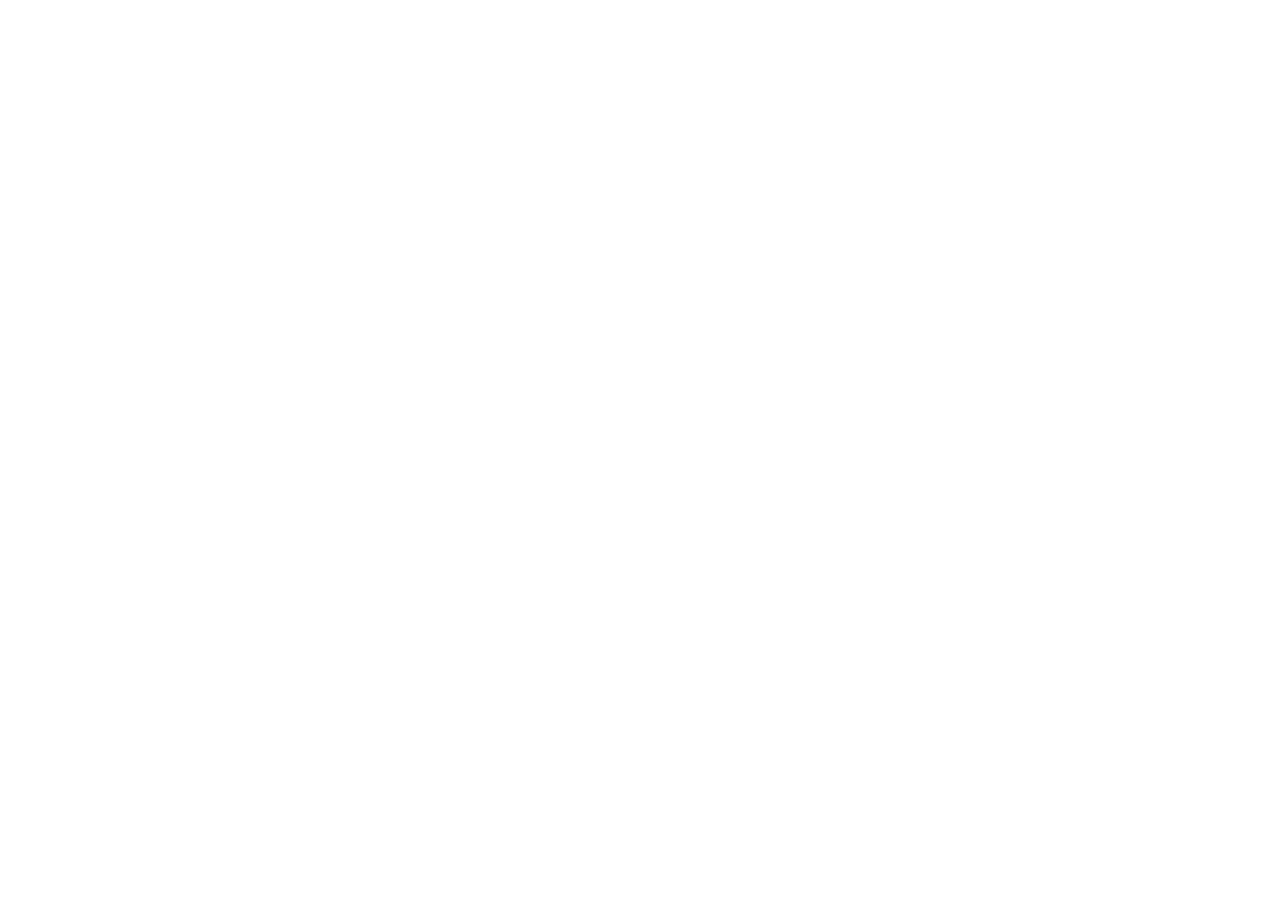
==== bitsjaimesuarez/php/taller01/index.html @ e04548b1 "Estructura base" ====
<!DOCTYPE html>
<html lang="en">
<head>
  <meta charset="UTF-8">
  <meta http-equiv="X-UA-Compatible" content="IE=edge">
  <meta name="viewport" content="width=device-width, initial-scale=1.0">
  <title>Document</title>
</head>
<body>

</body>
</html>
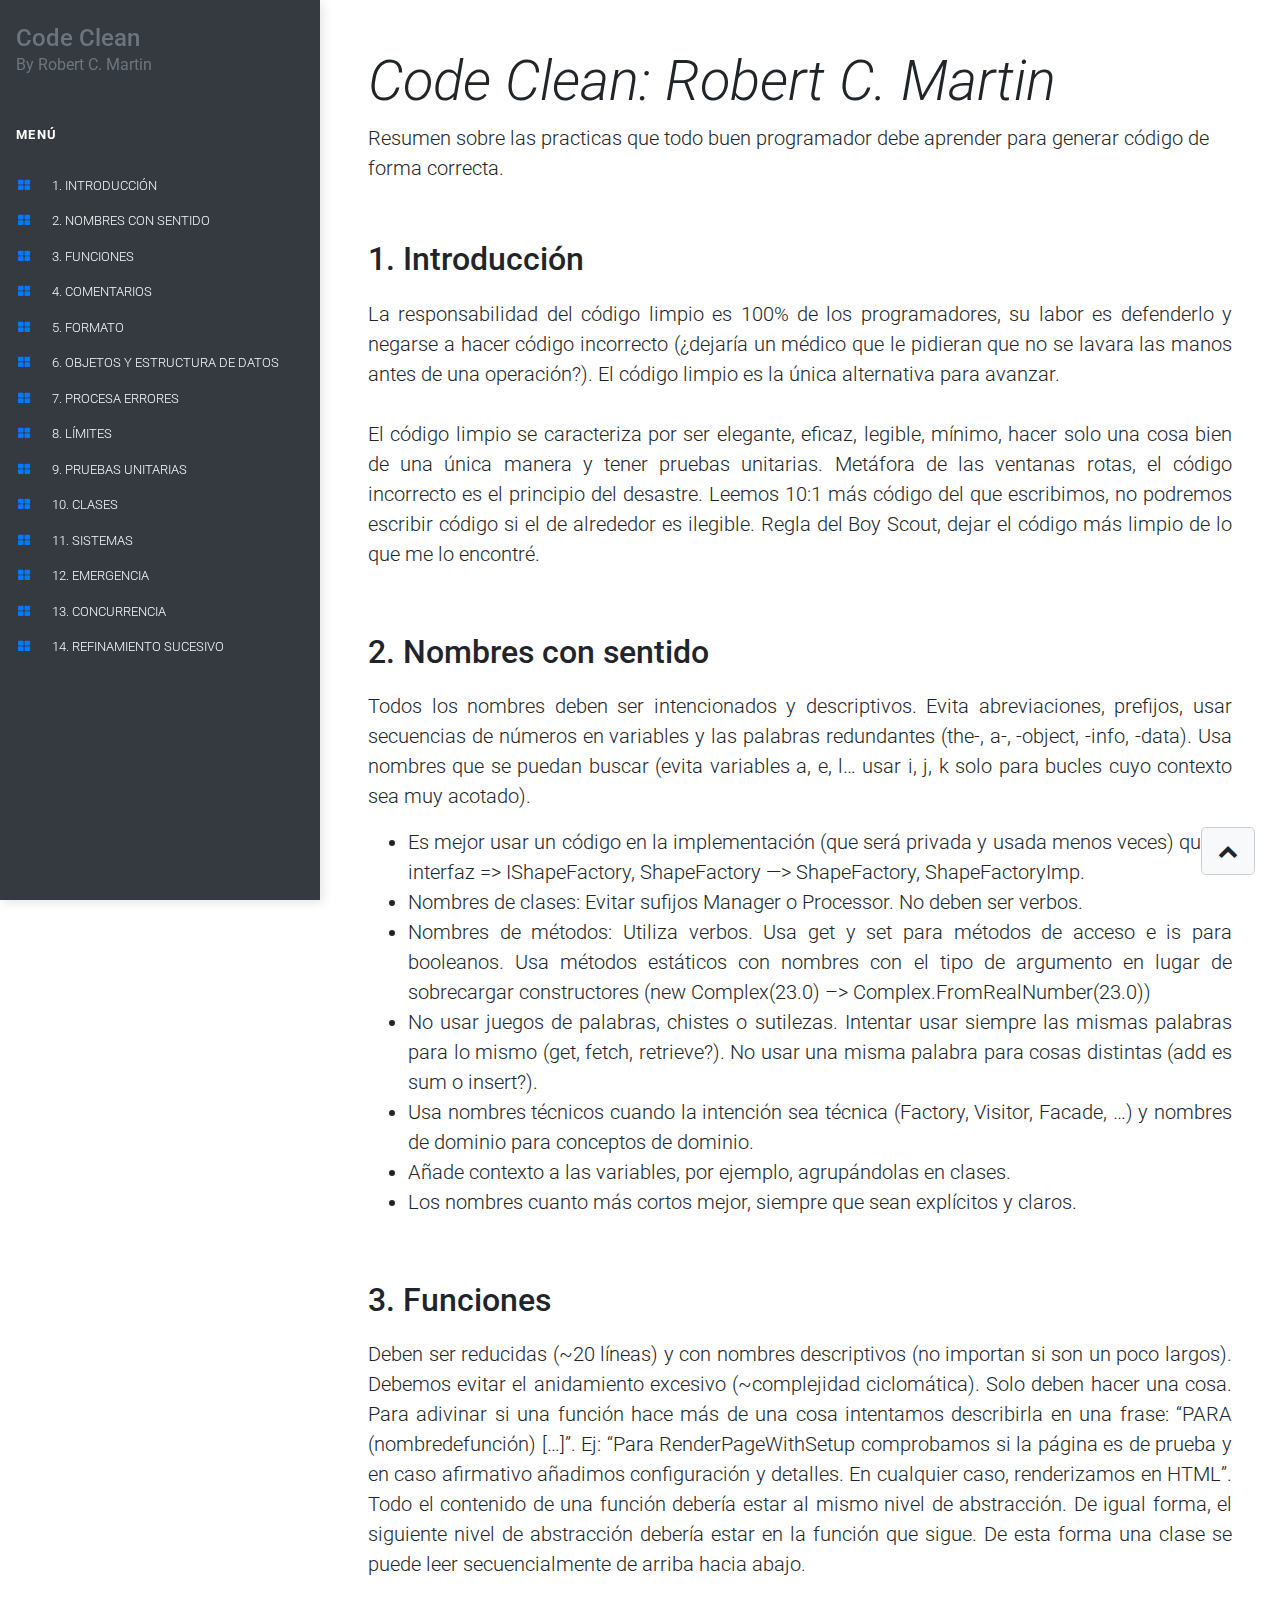
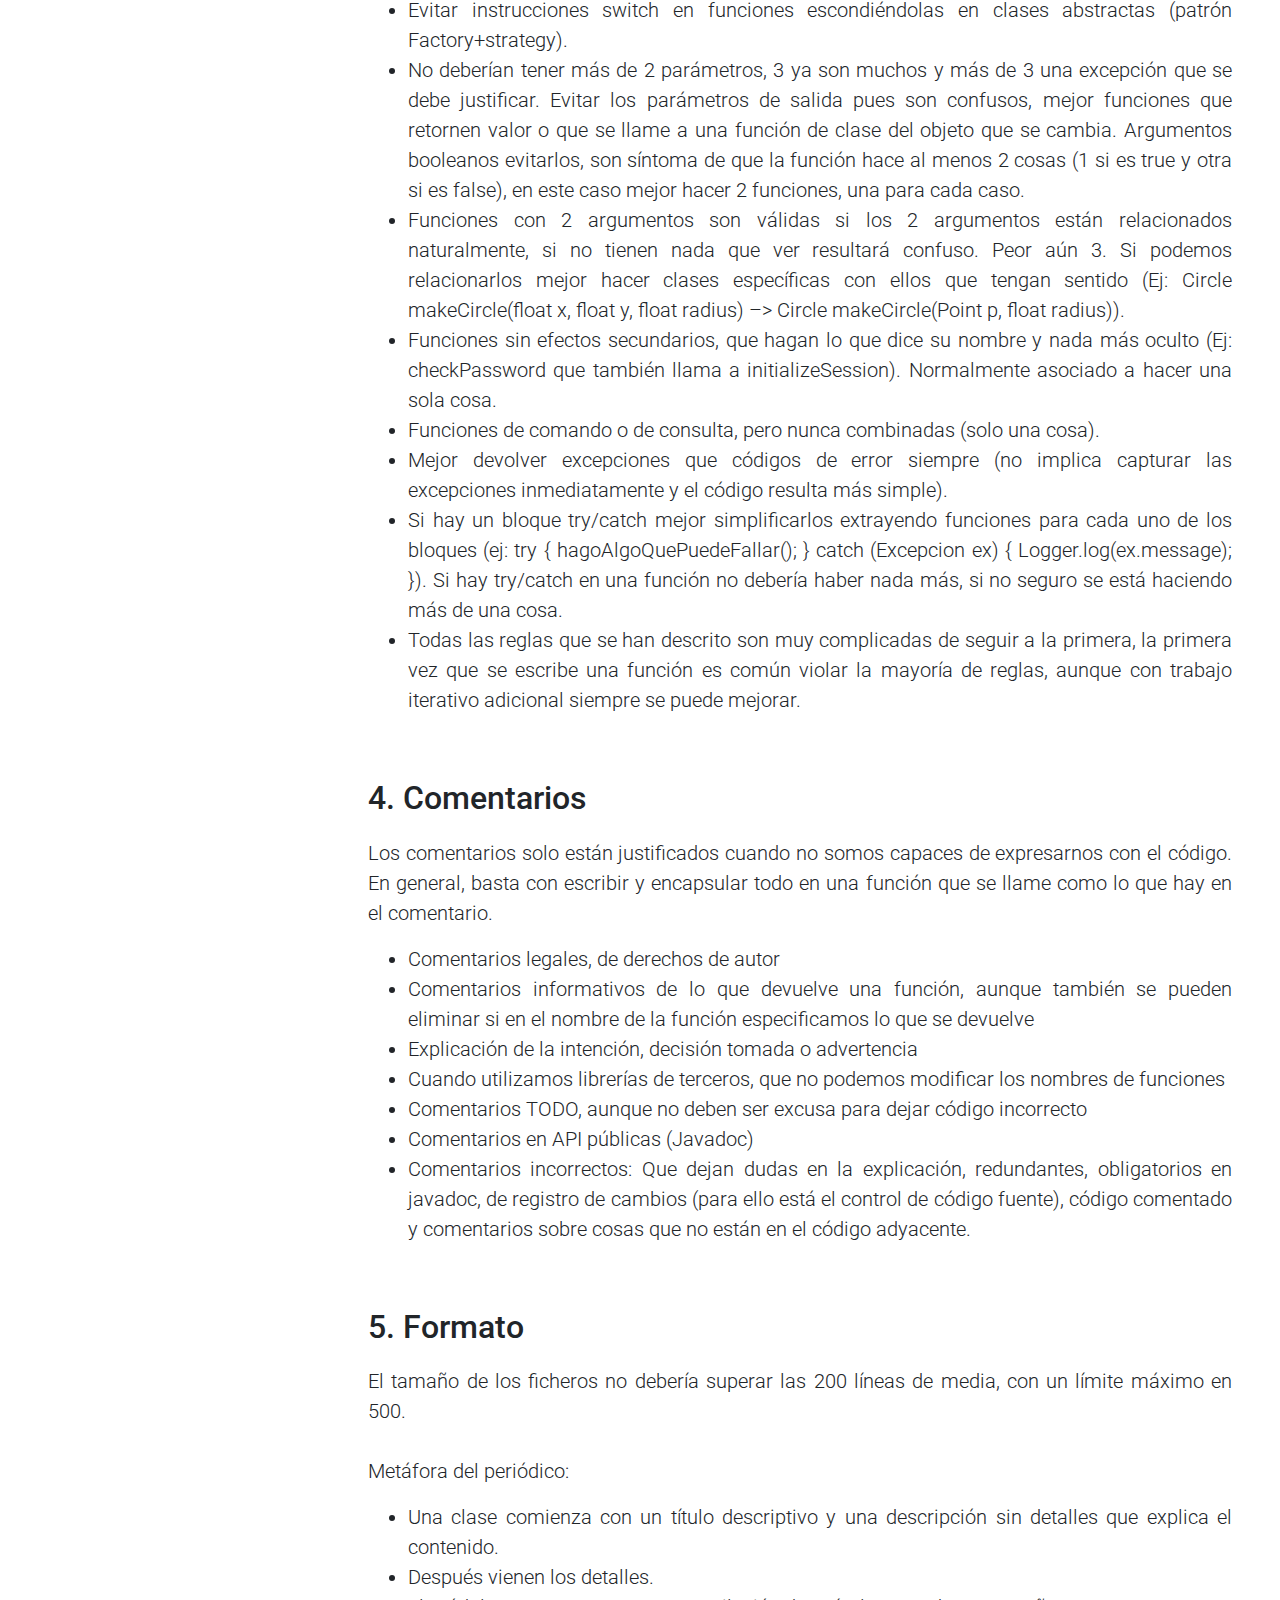
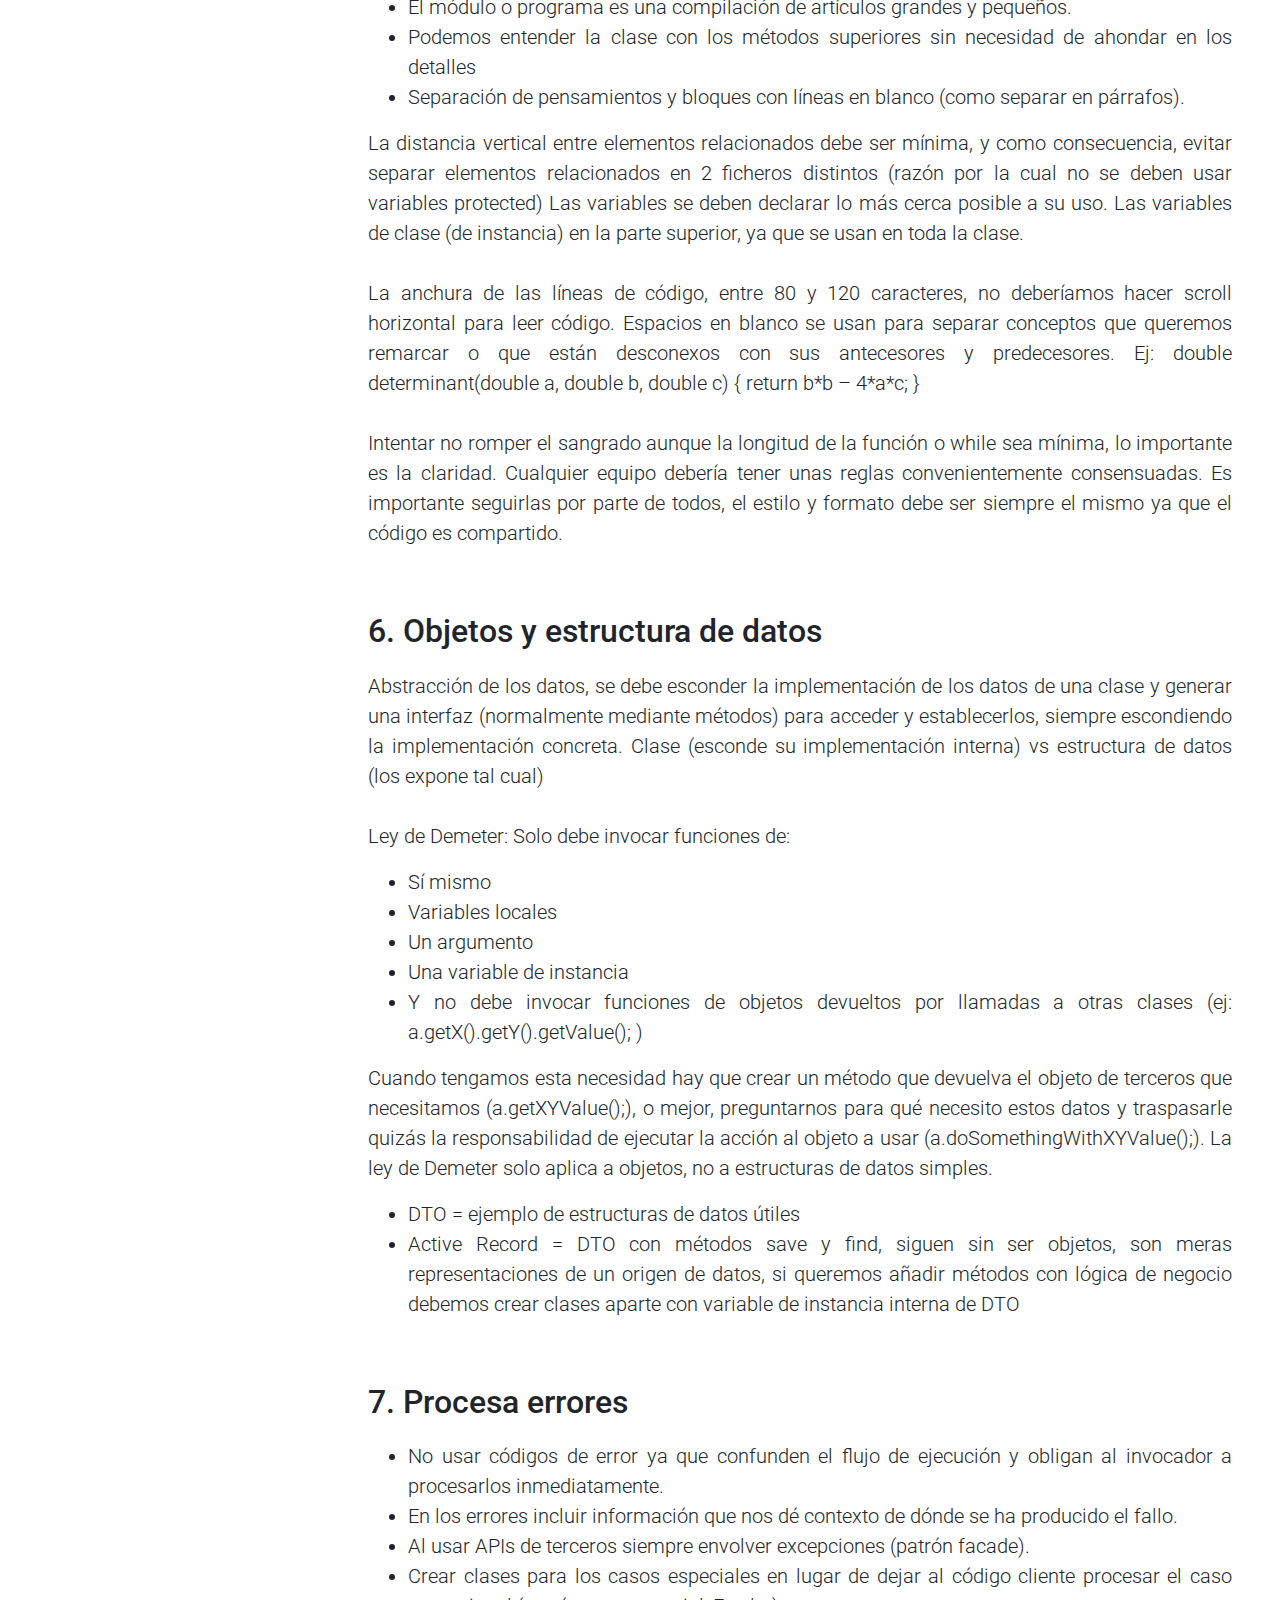
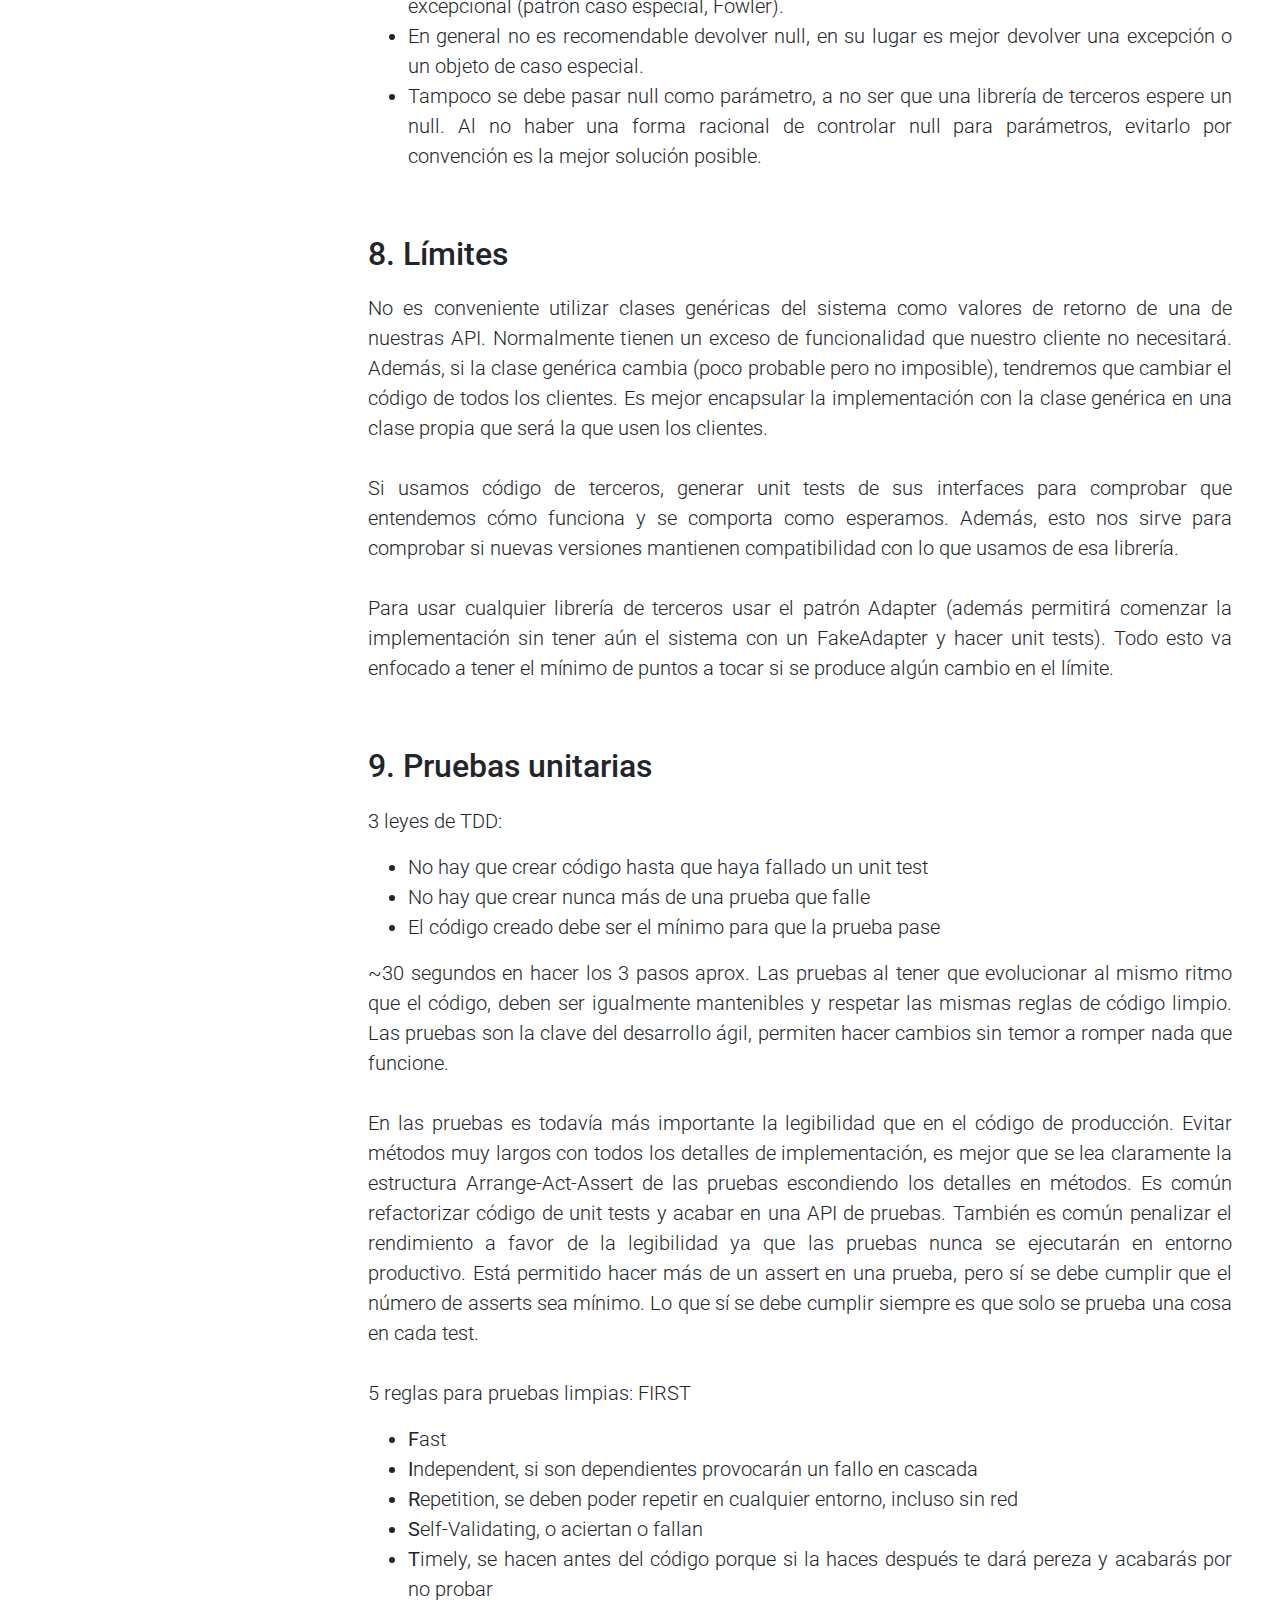
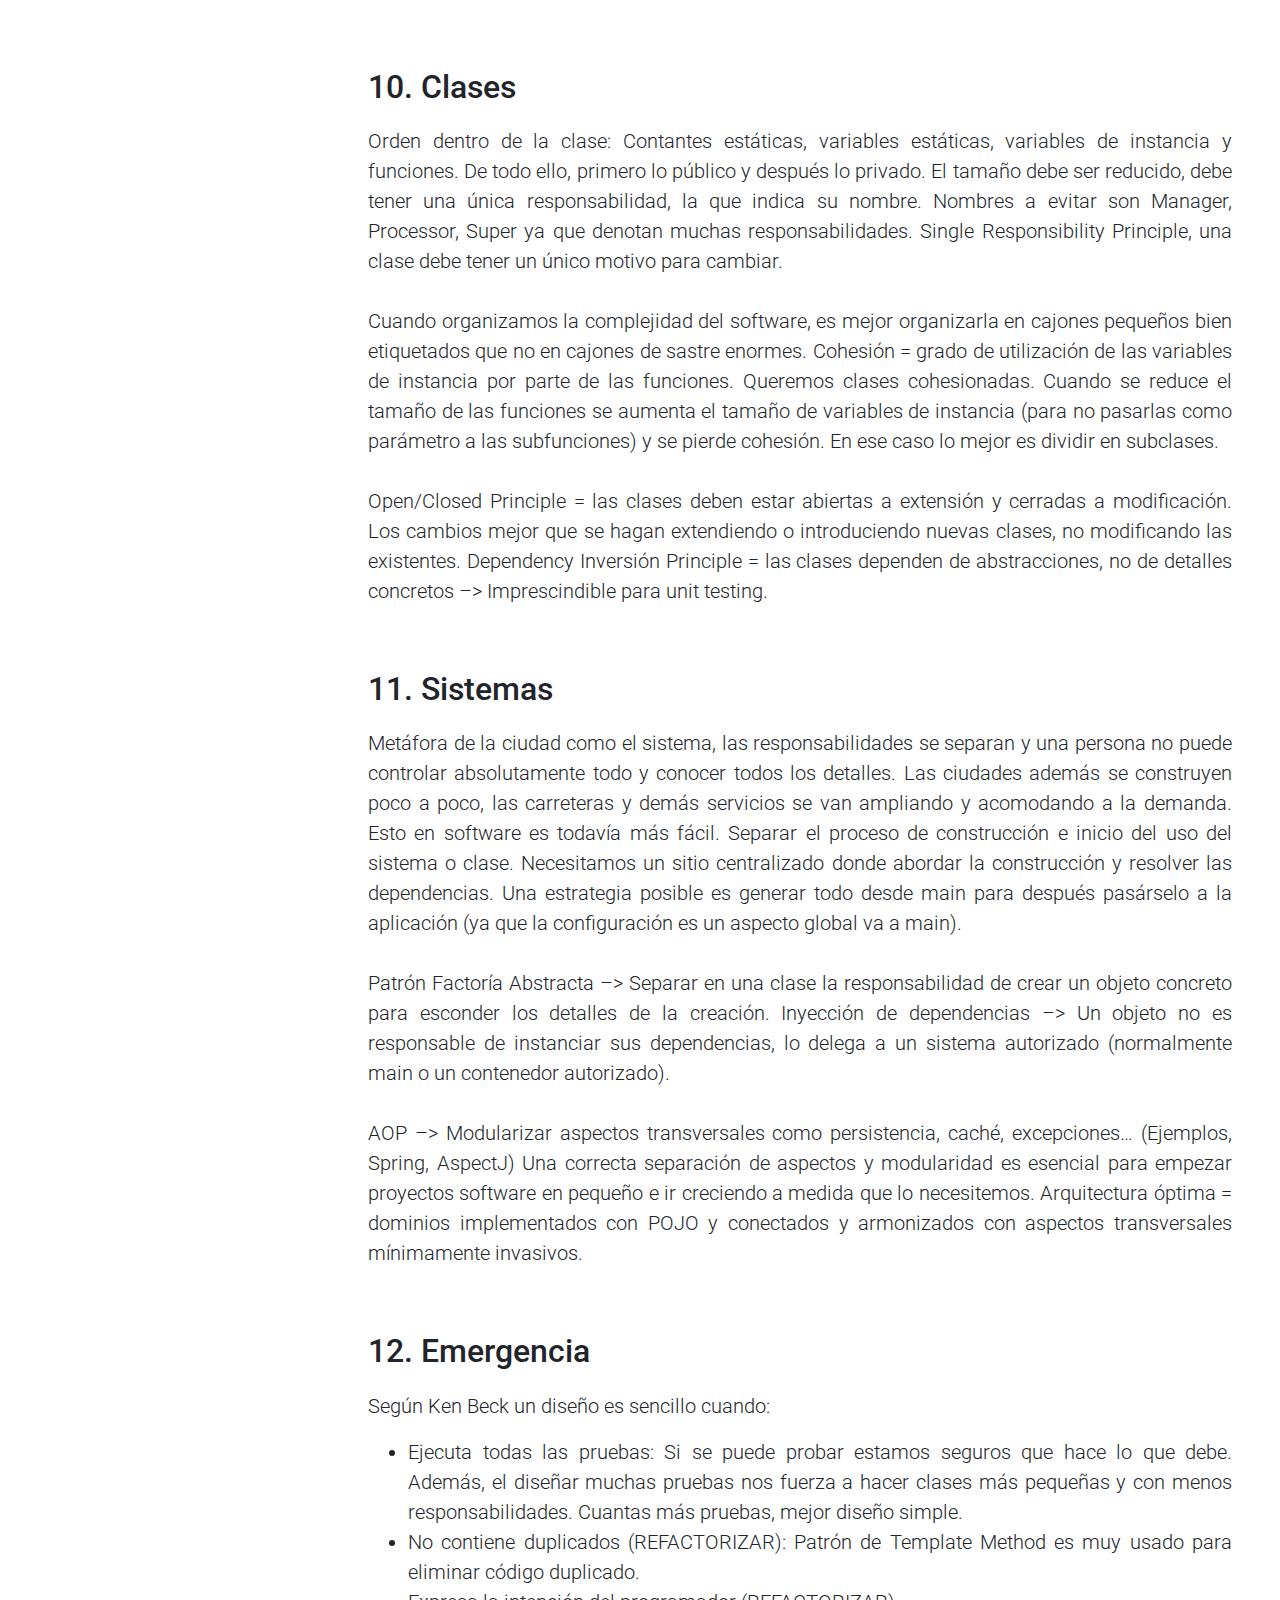
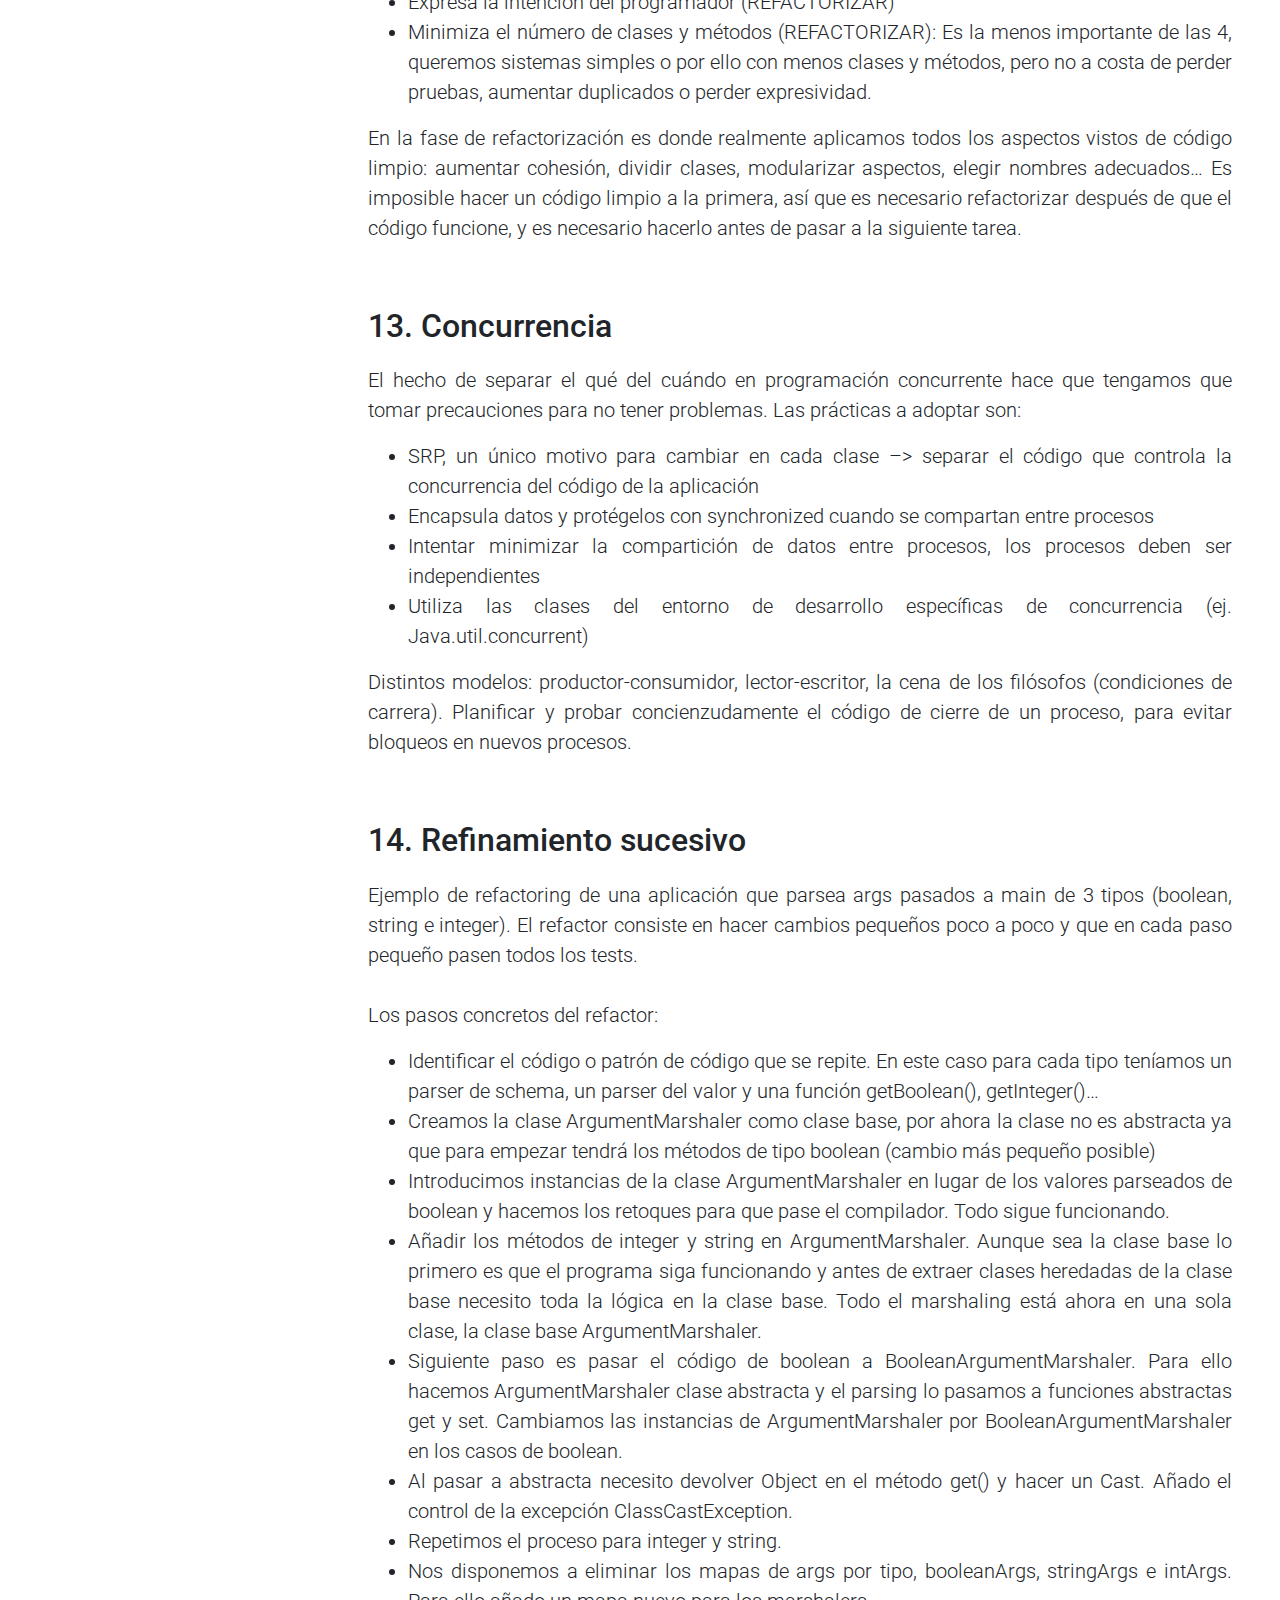
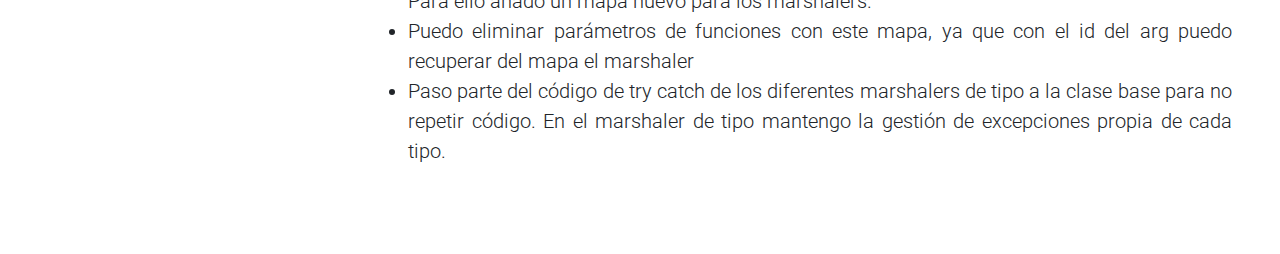
==== commit 41bdf270: "Inclusión de información y archivos restantes" ====
--- a/bitsjaimesuarez/php/taller01/index.html
+++ b/bitsjaimesuarez/php/taller01/index.html
@@ -1,12 +1,418 @@
-<!DOCTYPE html>
-<html lang="en">
-<head>
-  <meta charset="UTF-8">
-  <meta http-equiv="X-UA-Compatible" content="IE=edge">
-  <meta name="viewport" content="width=device-width, initial-scale=1.0">
-  <title>Document</title>
+<!doctype html>
+	<html lang="es">
+		<head>
+			<meta charset="utf-8">
+			<meta http-equiv="X-UA-Compatible" content="IE=edge,chrome=1">
+			<meta name="viewport" content="width=device-width, initial-scale=1, shrink-to-fit=no">
+
+			<title>Resumen Code Clean</title>
+			<link href="https://www.jqueryscript.net/css/jquerysctipttop.css" rel="stylesheet" type="text/css">
+
+			<link rel="stylesheet" href="https://netdna.bootstrapcdn.com/font-awesome/4.7.0/css/font-awesome.min.css">
+			<link rel="stylesheet" href="assets/style.css">
+			<link rel="stylesheet" href="https://stackpath.bootstrapcdn.com/bootstrap/4.3.1/css/bootstrap.min.css" integrity="sha384-ggOyR0iXCbMQv3Xipma34MD+dH/1fQ784/j6cY/iJTQUOhcWr7x9JvoRxT2MZw1T" crossorigin="anonymous">
+			<link rel="preconnect" href="https://fonts.gstatic.com"><link href="https://fonts.googleapis.com/css2?family=Roboto:wght@300;500&display=swap" rel="stylesheet">
 </head>
 <body>
 
+	<!-- Vertical navbar -->
+	<div class="vertical-nav bg-dark" id="sidebar">
+		<div class="py-4 px-3 mb-4 bg-dark">
+			<div class="media-body">
+				<h4 class="font-weight-white text-muted mb-0">Code Clean</h4>
+				<p class="font-weight-grey text-muted mb-0">By Robert C. Martin</p>
+			</div>
+		</div>
+
+		<p class="text-white font-weight-bold text-uppercase px-3 small pb-4 mb-0">Menú</p>
+
+		<ul class="nav flex-column bg-dark mb-0">
+			<li class="nav-item">
+				<a href="#uno" data-ancla="uno" class="nav-link text-light bg-dark">
+					<i class="fa fa-th-large mr-3 text-primary fa-fw"></i> 1. Introducción
+				</a>
+			</li>
+			<li class="nav-item">
+				<a href="#dos" data-ancla="dos"  class="nav-link text-light ">
+					<i class="fa fa-th-large mr-3 text-primary fa-fw"></i> 2. Nombres con sentido
+				</a>
+			</li>
+			<li class="nav-item">
+				<a href="#tres" data-ancla="tres"  class="nav-link text-light ">
+					<i class="fa fa-th-large mr-3 text-primary fa-fw"></i> 3. Funciones
+				</a>
+			</li>
+			<li class="nav-item">
+				<a href="#cuatro" data-ancla="cuatro"  class="nav-link text-light ">
+					<i class="fa fa-th-large mr-3 text-primary fa-fw"></i> 4. Comentarios
+				</a>
+			</li>
+			<li class="nav-item">
+				<a href="#cinco" data-ancla="cinco"  class="nav-link text-light ">
+					<i class="fa fa-th-large mr-3 text-primary fa-fw"></i> 5. Formato
+				</a>
+			</li>
+			<li class="nav-item">
+				<a href="#seis" data-ancla="seis"  class="nav-link text-light ">
+					<i class="fa fa-th-large mr-3 text-primary fa-fw"></i> 6. Objetos y estructura de datos
+				</a>
+			</li>
+			<li class="nav-item">
+				<a href="#siete" data-ancla="siete"  class="nav-link text-light ">
+					<i class="fa fa-th-large mr-3 text-primary fa-fw"></i> 7. Procesa errores
+				</a>
+			</li>
+			<li class="nav-item">
+				<a href="#ocho" data-ancla="ocho"  class="nav-link text-light ">
+					<i class="fa fa-th-large mr-3 text-primary fa-fw"></i> 8. Límites
+				</a>
+			</li>
+			<li class="nav-item">
+				<a href="#nueve" data-ancla="nueve"  class="nav-link text-light ">
+					<i class="fa fa-th-large mr-3 text-primary fa-fw"></i> 9. Pruebas unitarias
+				</a>
+			</li>
+			<li class="nav-item">
+				<a href="#diez" data-ancla="diez"  class="nav-link text-light ">
+					<i class="fa fa-th-large mr-3 text-primary fa-fw"></i> 10. Clases
+				</a>
+			</li>
+			<li class="nav-item">
+				<a href="#once" data-ancla="once"  class="nav-link text-light ">
+					<i class="fa fa-th-large mr-3 text-primary fa-fw"></i> 11. Sistemas
+				</a>
+			</li>
+			<li class="nav-item">
+				<a href="#doce" data-ancla="doce"  class="nav-link text-light ">
+					<i class="fa fa-th-large mr-3 text-primary fa-fw"></i> 12. Emergencia
+				</a>
+			</li>
+			<li class="nav-item">
+				<a href="#trece" data-ancla="trece"  class="nav-link text-light ">
+					<i class="fa fa-th-large mr-3 text-primary fa-fw"></i> 13. Concurrencia
+				</a>
+			</li>
+			<li class="nav-item">
+				<a href="#catorce" data-ancla="catorce"  class="nav-link text-light ">
+					<i class="fa fa-th-large mr-3 text-primary fa-fw"></i> 14. Refinamiento sucesivo
+				</a>
+			</li>
+		</ul>
+	</div>
+<!-- End vertical navbar -->
+
+<!-- Page content holder -->
+<div class="page-content p-5" id="content">
+	<!-- Demo content -->
+	<h1 class="display-4 "><span class="font-italic">Code Clean: Robert C. Martin</span></h1>
+	<p class="lead mb-0">Resumen sobre las practicas que todo buen programador debe aprender para generar código de forma correcta.</p>
+
+	<div class="separator"></div>
+
+	<div class="row">
+		<div class="col-lg-12 my-4">
+			<a name="uno" id="uno"><h2>1. Introducción</h2></a>
+			<p class="lead" style="text-align: justify;">La responsabilidad del código limpio es 100% de los programadores, su labor es defenderlo y negarse a hacer código incorrecto (¿dejaría un médico que
+				le pidieran que no se lavara las manos antes de una operación?). El código limpio es la única alternativa para avanzar.
+				<br /><br />
+				El código limpio se caracteriza por ser elegante, eficaz, legible, mínimo, hacer solo una cosa bien de una única manera y tener pruebas unitarias. Metáfora de las
+				ventanas rotas, el código incorrecto es el principio del desastre. Leemos 10:1 más código del que escribimos, no podremos escribir código si el de alrededor es ilegible.
+				Regla del Boy Scout, dejar el código más limpio de lo que me lo encontré.
+			</p>
+		</div>
+
+		<div class="col-lg-12 my-4">
+			<a name="dos" id="dos"><h2>2. Nombres con sentido</h2></a>
+			<p class="lead" style="text-align: justify;">
+				Todos los nombres deben ser intencionados y descriptivos. Evita abreviaciones, prefijos, usar secuencias de números en variables y las palabras redundantes (the-, a-, -object, -info, -data).
+				Usa nombres que se puedan buscar (evita variables a, e, l… usar i, j, k solo para bucles cuyo contexto sea muy acotado).
+
+				<ul>
+					<li>Es mejor usar un código en la implementación (que será privada y usada menos veces) que la interfaz => IShapeFactory, ShapeFactory —> ShapeFactory, ShapeFactoryImp.</li>
+					<li>Nombres de clases: Evitar sufijos Manager o Processor. No deben ser verbos.</li>
+					<li>Nombres de métodos: Utiliza verbos. Usa get y set para métodos de acceso e is para booleanos. Usa métodos estáticos con nombres con el tipo de argumento en lugar de sobrecargar
+							constructores (new Complex(23.0) –> Complex.FromRealNumber(23.0))</li>
+					<li>No usar juegos de palabras, chistes o sutilezas. Intentar usar siempre las mismas palabras para lo mismo (get, fetch, retrieve?). No usar una misma palabra para cosas
+							distintas (add es sum o insert?).</li>
+					<li>Usa nombres técnicos cuando la intención sea técnica (Factory, Visitor, Facade, …) y nombres de dominio para conceptos de dominio.</li>
+					<li>Añade contexto a las variables, por ejemplo, agrupándolas en clases.</li>
+					<li>Los nombres cuanto más cortos mejor, siempre que sean explícitos y claros.</li>
+				</ul>
+			</p>
+		</div>
+
+		<div class="col-lg-12 my-4">
+			<a name="tres" id="tres"><h2>3. Funciones</h2></a>
+			<p class="lead" style="text-align: justify;">
+				Deben ser reducidas (~20 líneas) y con nombres descriptivos (no importan si son un poco largos). Debemos evitar el anidamiento excesivo (~complejidad ciclomática).
+				Solo deben hacer una cosa. Para adivinar si una función hace más de una cosa intentamos describirla en una frase: “PARA (nombredefunción) […]”. Ej: “Para RenderPageWithSetup
+				comprobamos si la página es de prueba y en caso afirmativo añadimos configuración y detalles. En cualquier caso, renderizamos en HTML”. Todo el contenido de una función debería
+				estar al mismo nivel de abstracción. De igual forma, el siguiente nivel de abstracción debería estar en la función que sigue. De esta forma una clase se puede leer
+				secuencialmente de arriba hacia abajo.
+
+				<ul>
+					<li>Evitar instrucciones switch en funciones escondiéndolas en clases abstractas (patrón Factory+strategy).</li>
+					<li>No deberían tener más de 2 parámetros, 3 ya son muchos y más de 3 una excepción que se debe justificar. Evitar los parámetros de salida pues son confusos, mejor funciones
+							que retornen valor o que se llame a una función de clase del objeto que se cambia. Argumentos booleanos evitarlos, son síntoma de que la función hace al menos 2 cosas
+							(1 si es true y otra si es false), en este caso mejor hacer 2 funciones, una para cada caso.</li>
+					<li>Funciones con 2 argumentos son válidas si los 2 argumentos están relacionados naturalmente, si no tienen nada que ver resultará confuso. Peor aún 3. Si podemos relacionarlos
+							mejor hacer clases específicas con ellos que tengan sentido (Ej: Circle makeCircle(float x, float y, float radius) –> Circle makeCircle(Point p, float radius)).</li>
+					<li>Funciones sin efectos secundarios, que hagan lo que dice su nombre y nada más oculto (Ej: checkPassword que también llama a initializeSession). Normalmente asociado a hacer una sola cosa.</li>
+					<li>Funciones de comando o de consulta, pero nunca combinadas (solo una cosa).</li>
+					<li>Mejor devolver excepciones que códigos de error siempre (no implica capturar las excepciones inmediatamente y el código resulta más simple).</li>
+					<li>Si hay un bloque try/catch mejor simplificarlos extrayendo funciones para cada uno de los bloques (ej: try { hagoAlgoQuePuedeFallar(); } catch (Excepcion ex) { Logger.log(ex.message); }).
+							Si hay try/catch en una función no debería haber nada más, si no seguro se está haciendo más de una cosa.</li>
+					<li>Todas las reglas que se han descrito son muy complicadas de seguir a la primera, la primera vez que se escribe una función es común violar la mayoría de reglas, aunque con trabajo iterativo
+							adicional siempre se puede mejorar.</li>
+				</ul>
+			</p>
+		</div>
+
+		<div class="col-lg-12 my-4">
+			<a name="cuatro" id="cuatro"><h2>4. Comentarios</h2></a>
+			<p class="lead" style="text-align: justify;">
+				Los comentarios solo están justificados cuando no somos capaces de expresarnos con el código. En general, basta con escribir y encapsular todo en una función que se llame como lo que
+				hay en el comentario.
+
+				<ul>
+					<li>Comentarios legales, de derechos de autor</li>
+					<li>Comentarios informativos de lo que devuelve una función, aunque también se pueden eliminar si en el nombre de la función especificamos lo que se devuelve</li>
+					<li>Explicación de la intención, decisión tomada o advertencia</li>
+					<li>Cuando utilizamos librerías de terceros, que no podemos modificar los nombres de funciones</li>
+					<li>Comentarios TODO, aunque no deben ser excusa para dejar código incorrecto</li>
+					<li>Comentarios en API públicas (Javadoc)</li>
+					<li>Comentarios incorrectos: Que dejan dudas en la explicación, redundantes, obligatorios en javadoc, de registro de cambios (para ello está el control de código fuente),
+							código comentado y comentarios sobre cosas que no están en el código adyacente.</li>
+				</ul>
+			</p>
+		</div>
+
+		<div class="col-lg-12 my-4">
+			<a name="cinco" id="cinco"><h2>5. Formato</h2></a>
+			<p class="lead" style="text-align: justify;">
+				El tamaño de los ficheros no debería superar las 200 líneas de media, con un límite máximo en 500.
+				<br /><br />
+				Metáfora del periódico:
+			</p>
+
+			<ul>
+				<li>Una clase comienza con un título descriptivo y una descripción sin detalles que explica el contenido.</li>
+				<li>Después vienen los detalles.</li>
+				<li>El módulo o programa es una compilación de artículos grandes y pequeños.</li>
+				<li>Podemos entender la clase con los métodos superiores sin necesidad de ahondar en los detalles</li>
+				<li>Separación de pensamientos y bloques con líneas en blanco (como separar en párrafos).</li>
+			</ul>
+
+			<p class="lead" style="text-align: justify;">
+				La distancia vertical entre elementos relacionados debe ser mínima, y como consecuencia, evitar separar elementos relacionados en 2 ficheros distintos
+				(razón por la cual no se deben usar variables protected) Las variables se deben declarar lo más cerca posible a su uso. Las variables de clase (de instancia) en la parte superior,
+				ya que se usan en toda la clase.
+				<br /><br />
+				La anchura de las líneas de código, entre 80 y 120 caracteres, no deberíamos hacer scroll horizontal para leer código. Espacios en blanco se usan para separar conceptos que
+				queremos remarcar o que están desconexos con sus antecesores y predecesores. Ej: double determinant(double a, double b, double c) { return b*b – 4*a*c; }
+				<br /><br />
+				Intentar no romper el sangrado aunque la longitud de la función o while sea mínima, lo importante es la claridad. Cualquier equipo debería tener unas reglas convenientemente
+				consensuadas. Es importante seguirlas por parte de todos, el estilo y formato debe ser siempre el mismo ya que el código es compartido.
+			</p>
+		</div>
+
+		<div class="col-lg-12 my-4">
+			<a name="seis" id="seis"><h2>6. Objetos y estructura de datos</h2></a>
+			<p class="lead" style="text-align: justify;">
+				Abstracción de los datos, se debe esconder la implementación de los datos de una clase y generar una interfaz (normalmente mediante métodos) para acceder y establecerlos,
+				siempre escondiendo la implementación concreta. Clase (esconde su implementación interna) vs estructura de datos (los expone tal cual)
+				<br /><br />
+				Ley de Demeter: Solo debe invocar funciones de:
+			</p>
+
+			<ul>
+				<li>Sí mismo</li>
+				<li>Variables locales</li>
+				<li>Un argumento</li>
+				<li>Una variable de instancia</li>
+				<li>Y no debe invocar funciones de objetos devueltos por llamadas a otras clases (ej:  a.getX().getY().getValue(); )</li>
+			</ul>
+
+			<p class="lead" style="text-align: justify;">
+				Cuando tengamos esta necesidad hay que crear un método que devuelva el objeto de terceros que necesitamos (a.getXYValue();), o mejor, preguntarnos para qué necesito
+				estos datos y traspasarle quizás la responsabilidad de ejecutar la acción al objeto a usar (a.doSomethingWithXYValue();). La ley de Demeter solo aplica a objetos,
+				no a estructuras de datos simples.
+			</p>
+
+			<ul>
+				<li>DTO = ejemplo de estructuras de datos útiles</li>
+				<li>Active Record = DTO con métodos save y find, siguen sin ser objetos, son meras representaciones de un origen de datos, si queremos añadir métodos con lógica de negocio debemos
+						crear clases aparte con variable de instancia interna de DTO</li>
+			</ul>
+		</div>
+
+		<div class="col-lg-12 my-4">
+			<a name="siete" id="siete"><h2>7. Procesa errores</h2></a>
+			<p class="lead" style="text-align: justify;">
+				<ul>
+					<li>No usar códigos de error ya que confunden el flujo de ejecución y obligan al invocador a procesarlos inmediatamente.</li>
+					<li>En los errores incluir información que nos dé contexto de dónde se ha producido el fallo.</li>
+					<li>Al usar APIs de terceros siempre envolver excepciones (patrón facade).</li>
+					<li>Crear clases para los casos especiales en lugar de dejar al código cliente procesar el caso excepcional (patrón caso especial, Fowler).</li>
+					<li>En general no es recomendable devolver null, en su lugar es mejor devolver una excepción o un objeto de caso especial.</li>
+					<li>Tampoco se debe pasar null como parámetro, a no ser que una librería de terceros espere un null. Al no haber una forma racional de controlar
+							null para parámetros, evitarlo por convención es la mejor solución posible.</li>
+				</ul>
+			</p>
+		</div>
+
+		<div class="col-lg-12 my-4">
+			<a name="ocho" id="ocho"><h2>8. Límites</h2></a>
+			<p class="lead" style="text-align: justify;">
+				No es conveniente utilizar clases genéricas del sistema como valores de retorno de una de nuestras API. Normalmente tienen un exceso de funcionalidad que nuestro cliente
+				no necesitará. Además, si la clase genérica cambia (poco probable pero no imposible), tendremos que cambiar el código de todos los clientes. Es mejor encapsular la implementación
+				con la clase genérica en una clase propia que será la que usen los clientes.
+				<br /><br />
+				Si usamos código de terceros, generar unit tests de sus interfaces para comprobar que entendemos cómo funciona y se comporta como esperamos. Además, esto nos sirve para
+				comprobar si nuevas versiones mantienen compatibilidad con lo que usamos de esa librería.
+				<br /><br />
+				Para usar cualquier librería de terceros usar el patrón Adapter (además permitirá comenzar la implementación sin tener aún el sistema con un FakeAdapter y hacer unit tests).
+				Todo esto va enfocado a tener el mínimo de puntos a tocar si se produce algún cambio en el límite.
+			</p>
+		</div>
+
+		<div class="col-lg-12 my-4">
+			<a name="nueve" id="nueve"><h2>9. Pruebas unitarias</h2></a>
+			<p class="lead" style="text-align: justify;">3 leyes de TDD:</p>
+
+			<ul>
+				<li>No hay que crear código hasta que haya fallado un unit test</li>
+				<li>No hay que crear nunca más de una prueba que falle</li>
+				<li>El código creado debe ser el mínimo para que la prueba pase</li>
+			</ul>
+
+			<p class="lead" style="text-align: justify;">~30 segundos en hacer los 3 pasos aprox. Las pruebas al tener que evolucionar al mismo ritmo que el código, deben ser igualmente mantenibles y respetar las mismas reglas de código limpio.
+				Las pruebas son la clave del desarrollo ágil, permiten hacer cambios sin temor a romper nada que funcione.
+				<br /><br />
+				En las pruebas es todavía más importante la legibilidad que en el código de producción. Evitar métodos muy largos con todos los detalles de implementación, es mejor que se lea
+				claramente la estructura Arrange-Act-Assert de las pruebas escondiendo los detalles en métodos. Es común refactorizar código de unit tests y acabar en una API de pruebas.
+				También es común penalizar el rendimiento a favor de la legibilidad ya que las pruebas nunca se ejecutarán en entorno productivo. Está permitido hacer más de un assert en una prueba,
+				pero sí se debe cumplir que el número de asserts sea mínimo. Lo que sí se debe cumplir siempre es que solo se prueba una cosa en cada test.
+				<br /><br />
+				5 reglas para pruebas limpias: FIRST</p>
+
+				<ul>
+					<li><strong>F</strong>ast</li>
+					<li><strong>I</strong>ndependent, si son dependientes provocarán un fallo en cascada</li>
+					<li><strong>R</strong>epetition, se deben poder repetir en cualquier entorno, incluso sin red</li>
+					<li><strong>S</strong>elf-Validating, o aciertan o fallan</li>
+					<li><strong>T</strong>imely, se hacen antes del código porque si la haces después te dará pereza y acabarás por no probar</li>
+				</ul>
+			</p>
+		</div>
+
+		<div class="col-lg-12 my-4">
+			<a name="diez" id="diez"><h2>10. Clases</h2></a>
+			<p class="lead" style="text-align: justify;">
+				Orden dentro de la clase: Contantes estáticas, variables estáticas, variables de instancia y funciones. De todo ello, primero lo público y después lo privado. El tamaño debe
+				ser reducido, debe tener una única responsabilidad, la que indica su nombre. Nombres a evitar son Manager, Processor, Super ya que denotan muchas responsabilidades. Single
+				Responsibility Principle, una clase debe tener un único motivo para cambiar.
+				<br /><br />
+				Cuando organizamos la complejidad del software, es mejor organizarla en cajones pequeños bien etiquetados que no en cajones de sastre enormes. Cohesión = grado de utilización
+				de las variables de instancia por parte de las funciones. Queremos clases cohesionadas. Cuando se reduce el tamaño de las funciones se aumenta el tamaño de variables de instancia
+				(para no pasarlas como parámetro a las subfunciones) y se pierde cohesión. En ese caso lo mejor es dividir en subclases.
+				<br /><br />
+				Open/Closed Principle = las clases deben estar abiertas a extensión y cerradas a modificación. Los cambios mejor que se hagan extendiendo o introduciendo nuevas clases,
+				no modificando las existentes. Dependency Inversión Principle = las clases dependen de abstracciones, no de detalles concretos –> Imprescindible para unit testing.
+			</p>
+		</div>
+
+		<div class="col-lg-12 my-4">
+			<a name="once" id="once"><h2>11. Sistemas</h2></a>
+			<p class="lead" style="text-align: justify;">
+				Metáfora de la ciudad como el sistema, las responsabilidades se separan y una persona no puede controlar absolutamente todo y conocer todos los detalles. Las ciudades
+				además se construyen poco a poco, las carreteras y demás servicios se van ampliando y acomodando a la demanda. Esto en software es todavía más fácil. Separar el proceso de
+				construcción e inicio del uso del sistema o clase. Necesitamos un sitio centralizado donde abordar la construcción y resolver las dependencias. Una estrategia posible es
+				generar todo desde main para después pasárselo a la aplicación (ya que la configuración es un aspecto global va a main).
+				<br /><br />
+				Patrón Factoría Abstracta –> Separar en una clase la responsabilidad de crear un objeto concreto para esconder los detalles de la creación. Inyección de dependencias –> Un objeto
+				no es responsable de instanciar sus dependencias, lo delega a un sistema autorizado (normalmente main o un contenedor autorizado).
+				<br /><br />
+				AOP –> Modularizar aspectos transversales como persistencia, caché, excepciones… (Ejemplos, Spring, AspectJ) Una correcta separación de aspectos y modularidad es esencial para
+				empezar proyectos software en pequeño e ir creciendo a medida que lo necesitemos. Arquitectura óptima = dominios implementados con POJO y conectados y armonizados con aspectos
+				transversales mínimamente invasivos.
+			</p>
+		</div>
+
+		<div class="col-lg-12 my-4">
+			<a name="doce" id="doce"><h2>12. Emergencia</h2></a>
+			<p class="lead" style="text-align: justify;">
+				Según Ken Beck un diseño es sencillo cuando:
+			</p>
+
+			<ul>
+				<li>Ejecuta todas las pruebas: Si se puede probar estamos seguros que hace lo que debe. Además, el diseñar muchas pruebas nos fuerza a hacer clases más pequeñas y con menos
+						responsabilidades. Cuantas más pruebas, mejor diseño simple.</li>
+				<li>No contiene duplicados (REFACTORIZAR): Patrón de Template Method es muy usado para eliminar código duplicado.</li>
+				<li>Expresa la intención del programador (REFACTORIZAR)</li>
+				<li>Minimiza el número de clases y métodos (REFACTORIZAR): Es la menos importante de las 4, queremos sistemas simples o por ello con menos clases y métodos, pero no a costa
+						de perder pruebas, aumentar duplicados o perder expresividad.</li>
+			</ul>
+
+			<p class="lead" style="text-align: justify;">
+				En la fase de refactorización es donde realmente aplicamos todos los aspectos vistos de código limpio: aumentar cohesión, dividir clases, modularizar aspectos, elegir nombres
+				adecuados… Es imposible hacer un código limpio a la primera, así que es necesario refactorizar después de que el código funcione, y es necesario hacerlo antes de pasar a la siguiente tarea.
+			</p>
+		</div>
+
+		<div class="col-lg-12 my-4">
+			<a name="trece" id="trece"><h2>13. Concurrencia</h2></a>
+			<p class="lead" style="text-align: justify;">
+				El hecho de separar el qué del cuándo en programación concurrente hace que tengamos que tomar precauciones para no tener problemas. Las prácticas a adoptar son:
+			</p>
+
+			<ul>
+				<li>SRP, un único motivo para cambiar en cada clase –> separar el código que controla la concurrencia del código de la aplicación</li>
+				<li>Encapsula datos y protégelos con synchronized cuando se compartan entre procesos</li>
+				<li>Intentar minimizar la compartición de datos entre procesos, los procesos deben ser independientes</li>
+				<li>Utiliza las clases del entorno de desarrollo específicas de concurrencia (ej. Java.util.concurrent)</li>
+			</ul>
+
+			<p class="lead" style="text-align: justify;">
+				Distintos modelos: productor-consumidor, lector-escritor, la cena de los filósofos (condiciones de carrera). Planificar y probar concienzudamente el código de cierre de un proceso,
+				para evitar bloqueos en nuevos procesos.
+			</p>
+		</div>
+
+		<div class="col-lg-12 my-4">
+			<a name="catorce" id="catorce"><h2>14. Refinamiento sucesivo</h2></a>
+			<p class="lead" style="text-align: justify;">
+				Ejemplo de refactoring de una aplicación que parsea args pasados a main de 3 tipos (boolean, string e integer). El refactor consiste en hacer cambios pequeños poco a poco y que
+				en cada paso pequeño pasen todos los tests.
+				<br /><br />
+				Los pasos concretos del refactor:
+
+				<ul>
+					<li>Identificar el código o patrón de código que se repite. En este caso para cada tipo teníamos un parser de schema, un parser del valor y una función getBoolean(), getInteger()…</li>
+					<li>Creamos la clase ArgumentMarshaler como clase base, por ahora la clase no es abstracta ya que para empezar tendrá los métodos de tipo boolean (cambio más pequeño posible)</li>
+					<li>Introducimos instancias de la clase ArgumentMarshaler en lugar de los valores parseados de boolean y hacemos los retoques para que pase el compilador. Todo sigue funcionando.</li>
+					<li>Añadir los métodos de integer y string en ArgumentMarshaler. Aunque sea la clase base lo primero es que el programa siga funcionando y antes de extraer clases heredadas de la clase
+							base necesito toda la lógica en la clase base. Todo el marshaling está ahora en una sola clase, la clase base ArgumentMarshaler.</li>
+					<li>Siguiente paso es pasar el código de boolean a BooleanArgumentMarshaler. Para ello hacemos ArgumentMarshaler clase abstracta y el parsing lo pasamos a funciones abstractas get y set.
+							Cambiamos las instancias de ArgumentMarshaler por BooleanArgumentMarshaler en los casos de boolean.</li>
+					<li>Al pasar a abstracta necesito devolver Object en el método get() y hacer un Cast. Añado el control de la excepción ClassCastException.</li>
+					<li>Repetimos el proceso para integer y string.</li>
+					<li>Nos disponemos a eliminar los mapas de args por tipo, booleanArgs, stringArgs e intArgs. Para ello añado un mapa nuevo para los marshalers.</li>
+					<li>Puedo eliminar parámetros de funciones con este mapa, ya que con el id del arg puedo recuperar del mapa el marshaler</li>
+					<li>Paso parte del código de try catch de los diferentes marshalers de tipo a la clase base para no repetir código. En el marshaler de tipo mantengo la gestión de excepciones
+							propia de cada tipo.</li>
+				</ul>
+			</p>
+		</div>
+	</div>
+</div>
+<!-- End content -->
+
+<a id="back-to-top" href="#" class="btn btn-light btn-lg back-to-top" role="button"><i class="fa fa-chevron-up"></i></a>
+
+<script src="https://cdnjs.cloudflare.com/ajax/libs/jquery/2.1.3/jquery.min.js"></script>
+<script src="https://stackpath.bootstrapcdn.com/bootstrap/4.3.1/js/bootstrap.min.js"></script>
+<script src="assets/taller.js"></script>
+
 </body>
 </html>--- a/bitsjaimesuarez/php/taller01/assets/style.css
+++ b/bitsjaimesuarez/php/taller01/assets/style.css
@@ -0,0 +1,86 @@
+body {
+  background: #ffffff;
+  color: #333333;
+  font-family: 'Roboto', sans-serif!important;
+}
+
+.separator {
+  margin: 1rem 0;
+  border-bottom: 1px dashed #fff;
+}
+
+.text-uppercase {
+  letter-spacing: 0.1em;
+}
+
+.text-gray {
+  color: #aaa;
+}
+
+.vertical-nav {
+  min-width: 20rem;
+  width: 20rem;
+  height: 100vh;
+  position: fixed;
+  top: 0;
+  left: 0;
+  box-shadow: 3px 3px 10px rgba(0, 0, 0, 0.1);
+  transition: all 0.4s;
+}
+
+.page-content {
+  width: calc(100% - 20rem);
+  margin-left: 20rem;
+  transition: all 0.4s;
+}
+
+ul li {
+  font-size: 1.25rem;
+  font-weight: 300;
+  text-align: justify;
+}
+
+/* for toggle behavior */
+
+#sidebar.active {
+  margin-left: -17rem;
+}
+
+#content.active {
+  width: 100%;
+  margin: 0;
+}
+
+.nav-item a {
+  font-size: 65%;
+  text-transform: uppercase;
+}
+
+.row h2 {
+  margin-bottom: 20px;
+}
+
+.back-to-top {
+  border: 1px solid #ccc!important;
+  position: fixed;
+  bottom: 25px;
+  right: 25px;
+  display: none;
+}
+
+@media (max-width: 768px) {
+  #sidebar {
+    margin-left: -17rem;
+  }
+  #sidebar.active {
+    margin-left: 0;
+  }
+  #content {
+    width: 100%;
+    margin: 0;
+  }
+  #content.active {
+    margin-left: 17rem;
+    width: calc(100% - 17rem);
+  }
+}
